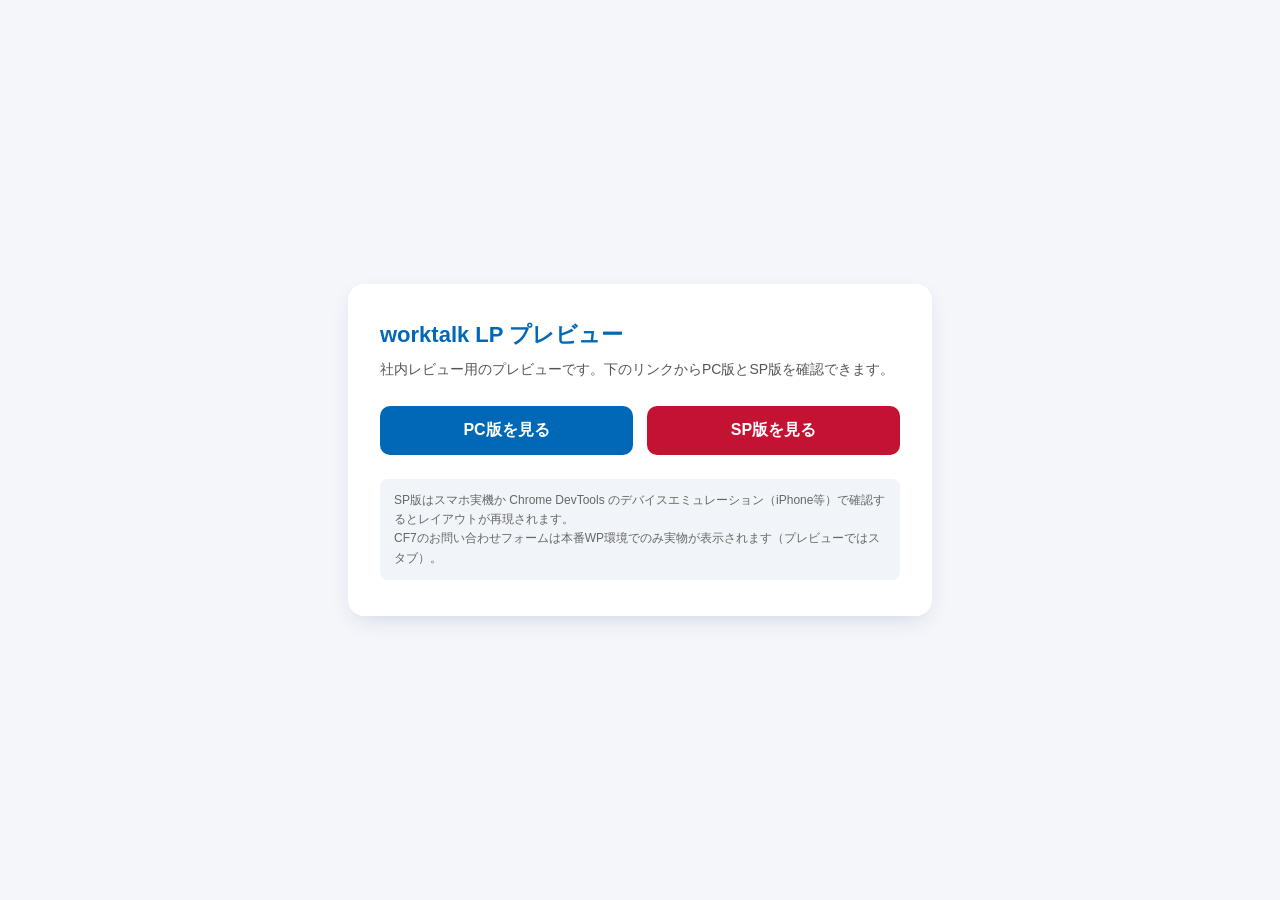
==== index.html @ 94fba1f4 "worktalk LP 静的プレビュー初期コミット GitHub Pages配信用。index.html / pc.html / sp.html + lp-assets/。  Co-Authored-" ====
<!doctype html>
<html lang="ja">
<head>
<meta charset="utf-8">
<title>worktalk LP プレビュー</title>
<meta name="viewport" content="width=device-width,initial-scale=1">
<style>
  body{font-family:-apple-system,'Hiragino Sans','Yu Gothic',sans-serif;background:#f4f6fa;color:#222;display:flex;align-items:center;justify-content:center;min-height:100vh;margin:0;padding:24px;box-sizing:border-box;}
  .card{background:#fff;border-radius:16px;box-shadow:0 8px 24px -8px rgba(0,40,100,.18);padding:36px 32px;max-width:520px;width:100%;}
  h1{margin:0 0 8px;font-size:22px;color:#0068b7;}
  p{color:#555;line-height:1.7;margin:0 0 24px;font-size:14px;}
  .links{display:flex;gap:14px;flex-wrap:wrap;}
  .links a{flex:1;min-width:140px;text-align:center;background:#0068b7;color:#fff;padding:14px 18px;border-radius:10px;text-decoration:none;font-weight:600;transition:background .15s;}
  .links a:hover{background:#004f8c;}
  .links a.sp{background:#c41232;}
  .links a.sp:hover{background:#92102a;}
  .note{margin-top:24px;padding:12px 14px;background:#f1f4f9;border-radius:8px;font-size:12px;color:#666;line-height:1.6;}
</style>
</head>
<body>
<div class="card">
  <h1>worktalk LP プレビュー</h1>
  <p>社内レビュー用のプレビューです。下のリンクからPC版とSP版を確認できます。</p>
  <div class="links">
    <a href="./pc.html">PC版を見る</a>
    <a href="./sp.html" class="sp">SP版を見る</a>
  </div>
  <div class="note">
    SP版はスマホ実機か Chrome DevTools のデバイスエミュレーション（iPhone等）で確認するとレイアウトが再現されます。<br>
    CF7のお問い合わせフォームは本番WP環境でのみ実物が表示されます（プレビューではスタブ）。
  </div>
</div>
</body>
</html>
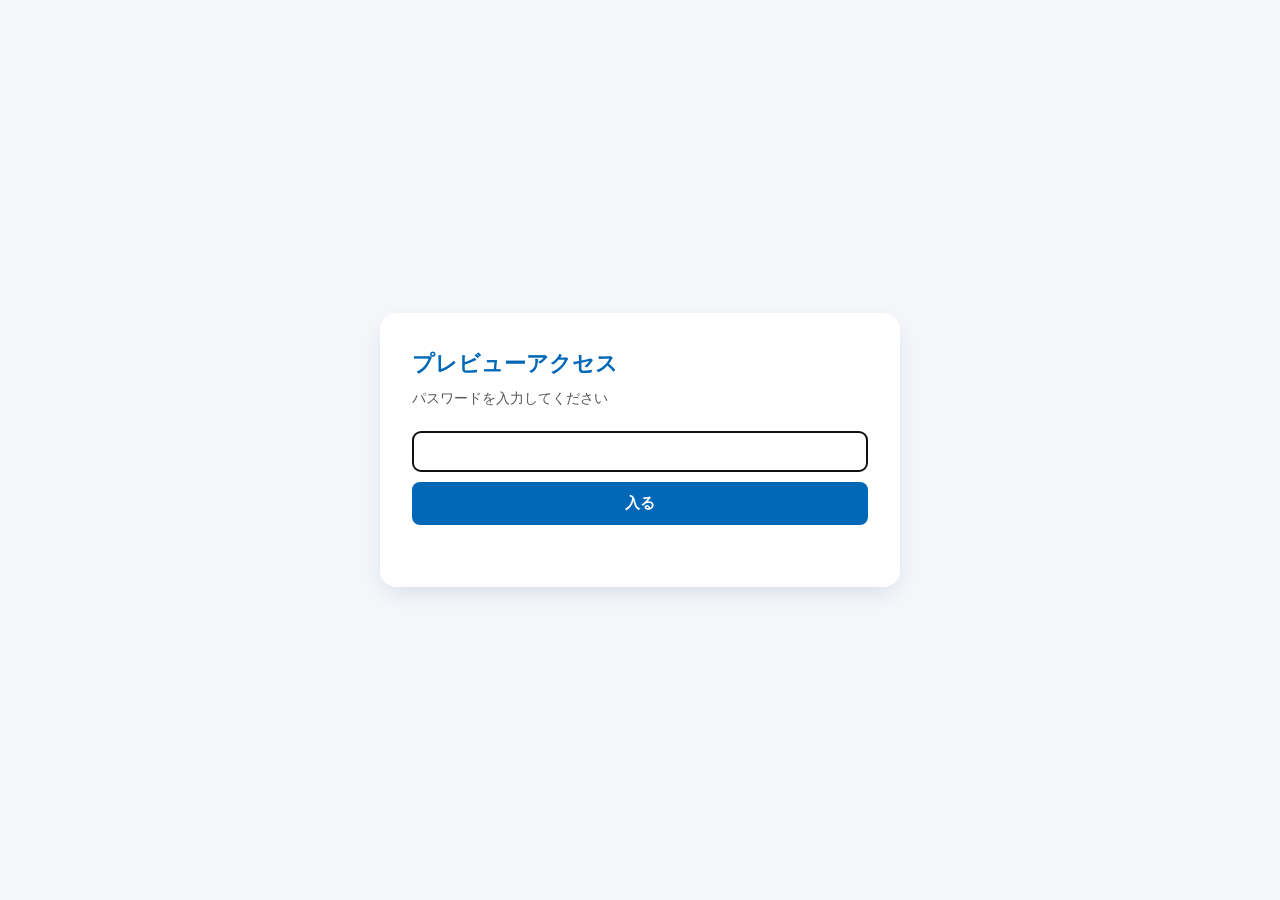
==== commit bcbfe545: "パスワードゲート追加（社内レビュー用簡易ガード） index.html: パスワード入力 → セッション認証 → ランディング表示。 pc.html / sp.html: 未認証ならindexへリダイ" ====
--- a/index.html
+++ b/index.html
@@ -5,11 +5,16 @@
 <title>worktalk LP プレビュー</title>
 <meta name="viewport" content="width=device-width,initial-scale=1">
 <style>
-  body{font-family:-apple-system,'Hiragino Sans','Yu Gothic',sans-serif;background:#f4f6fa;color:#222;display:flex;align-items:center;justify-content:center;min-height:100vh;margin:0;padding:24px;box-sizing:border-box;}
+  *{box-sizing:border-box;}
+  body{font-family:-apple-system,'Hiragino Sans','Yu Gothic',sans-serif;background:#f4f6fa;color:#222;display:flex;align-items:center;justify-content:center;min-height:100vh;margin:0;padding:24px;}
   .card{background:#fff;border-radius:16px;box-shadow:0 8px 24px -8px rgba(0,40,100,.18);padding:36px 32px;max-width:520px;width:100%;}
   h1{margin:0 0 8px;font-size:22px;color:#0068b7;}
-  p{color:#555;line-height:1.7;margin:0 0 24px;font-size:14px;}
-  .links{display:flex;gap:14px;flex-wrap:wrap;}
+  p{color:#555;line-height:1.7;margin:0 0 20px;font-size:14px;}
+  input{width:100%;padding:11px 14px;border:1px solid #ddd;border-radius:8px;font-size:15px;}
+  button{width:100%;margin-top:10px;padding:12px;background:#0068b7;color:#fff;border:none;border-radius:8px;font-size:15px;cursor:pointer;font-weight:600;}
+  button:hover{background:#004f8c;}
+  .err{color:#c41232;font-size:12px;margin-top:10px;min-height:16px;}
+  .links{display:flex;gap:14px;flex-wrap:wrap;margin-top:8px;}
   .links a{flex:1;min-width:140px;text-align:center;background:#0068b7;color:#fff;padding:14px 18px;border-radius:10px;text-decoration:none;font-weight:600;transition:background .15s;}
   .links a:hover{background:#004f8c;}
   .links a.sp{background:#c41232;}
@@ -18,9 +23,16 @@
 </style>
 </head>
 <body>
-<div class="card">
+<div id="gate" class="card">
+  <h1>プレビューアクセス</h1>
+  <p>パスワードを入力してください</p>
+  <input id="pw" type="password" autocomplete="off">
+  <button id="go">入る</button>
+  <div id="err" class="err"></div>
+</div>
+<div id="landing" class="card" hidden>
   <h1>worktalk LP プレビュー</h1>
-  <p>社内レビュー用のプレビューです。下のリンクからPC版とSP版を確認できます。</p>
+  <p>社内レビュー用のプレビューです。下のリンクから PC版 / SP版 を確認できます。</p>
   <div class="links">
     <a href="./pc.html">PC版を見る</a>
     <a href="./sp.html" class="sp">SP版を見る</a>
@@ -30,5 +42,25 @@
     CF7のお問い合わせフォームは本番WP環境でのみ実物が表示されます（プレビューではスタブ）。
   </div>
 </div>
+<script>
+(function(){
+  var K='wt_lp_auth_v1';
+  var EXP='eb6a2556d00a09b911656129292405c62d96af60fe601d9f51fc870ca7b2e1f1';
+  var gate=document.getElementById('gate');
+  var landing=document.getElementById('landing');
+  function showLanding(){ gate.hidden=true; landing.hidden=false; }
+  async function sha(s){ var b=new TextEncoder().encode(s); var r=await crypto.subtle.digest('SHA-256',b); return Array.from(new Uint8Array(r)).map(function(x){return x.toString(16).padStart(2,'0');}).join(''); }
+  if(sessionStorage.getItem(K)==='1'){ showLanding(); return; }
+  function go(){
+    sha(document.getElementById('pw').value).then(function(v){
+      if(v===EXP){ sessionStorage.setItem(K,'1'); showLanding(); }
+      else{ document.getElementById('err').textContent='パスワードが違います'; }
+    });
+  }
+  document.getElementById('go').onclick=go;
+  document.getElementById('pw').addEventListener('keydown',function(e){ if(e.key==='Enter') go(); });
+  document.getElementById('pw').focus();
+})();
+</script>
 </body>
 </html>
